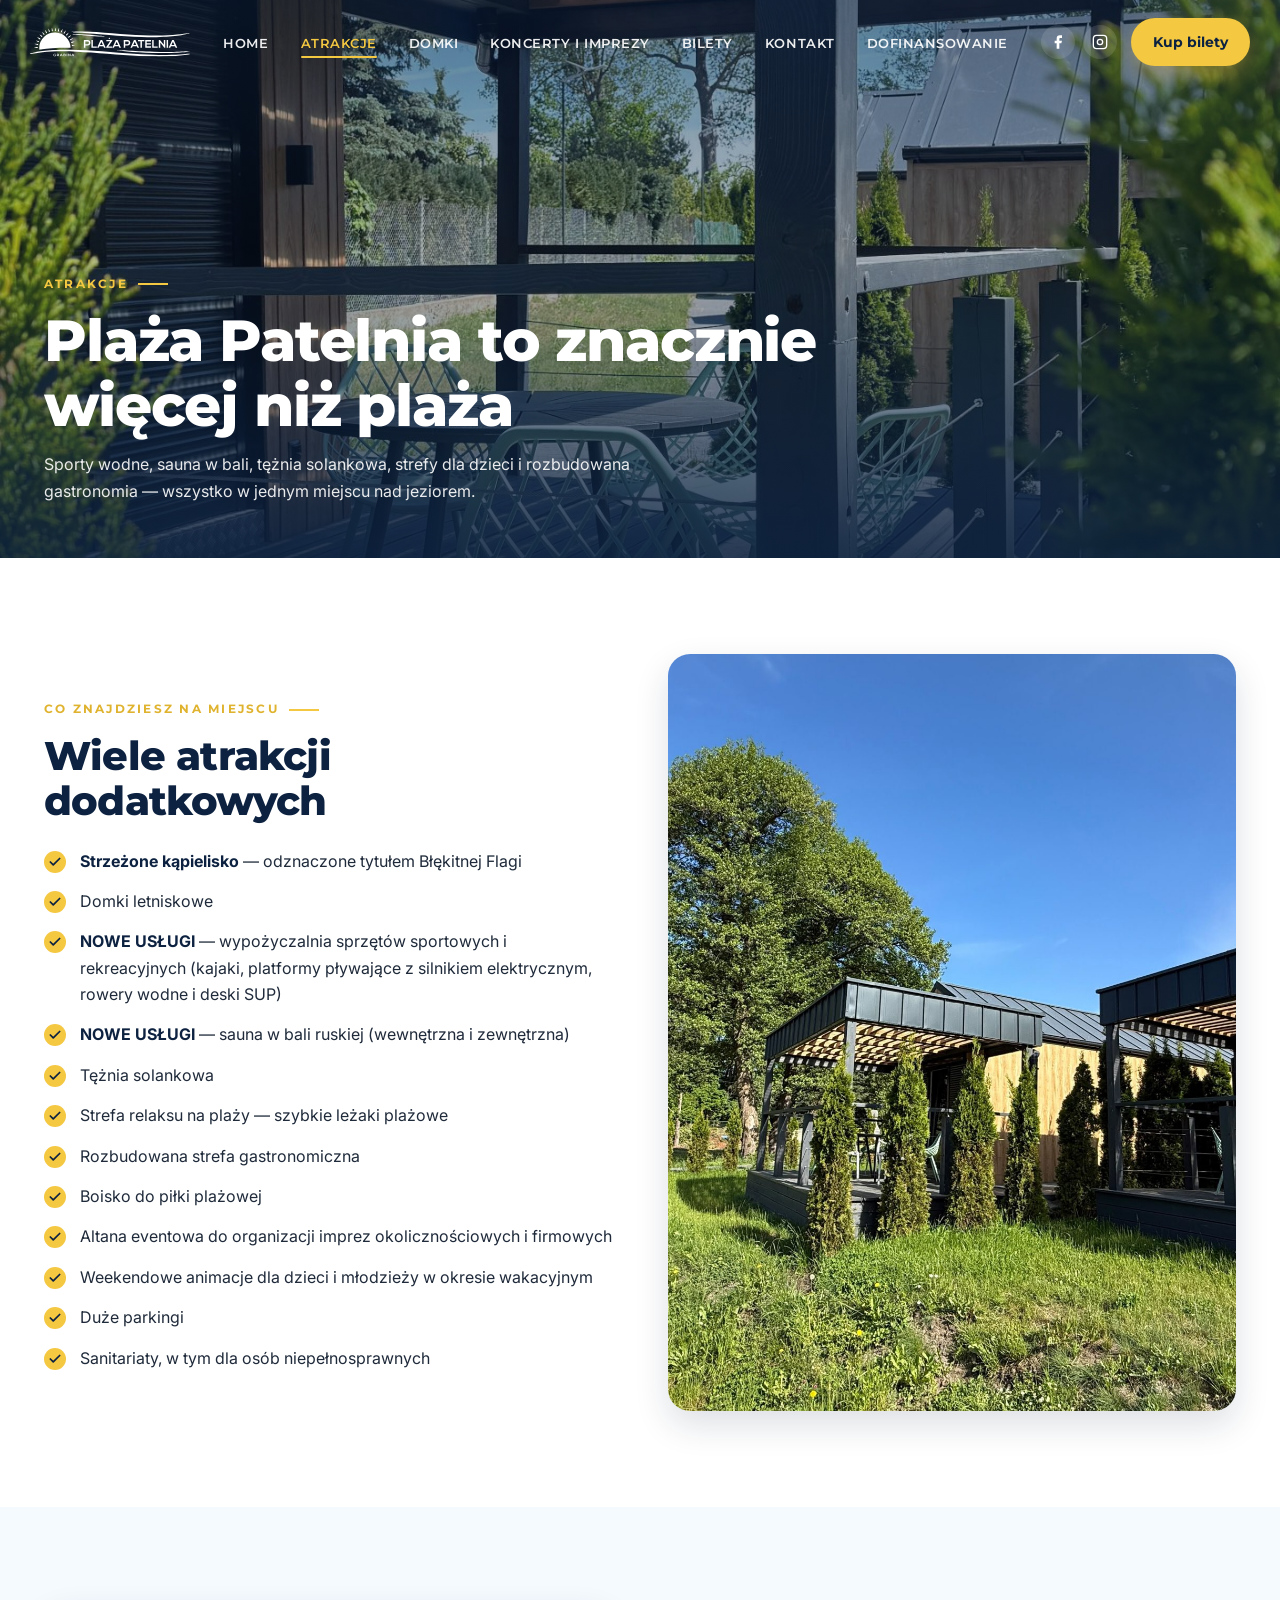
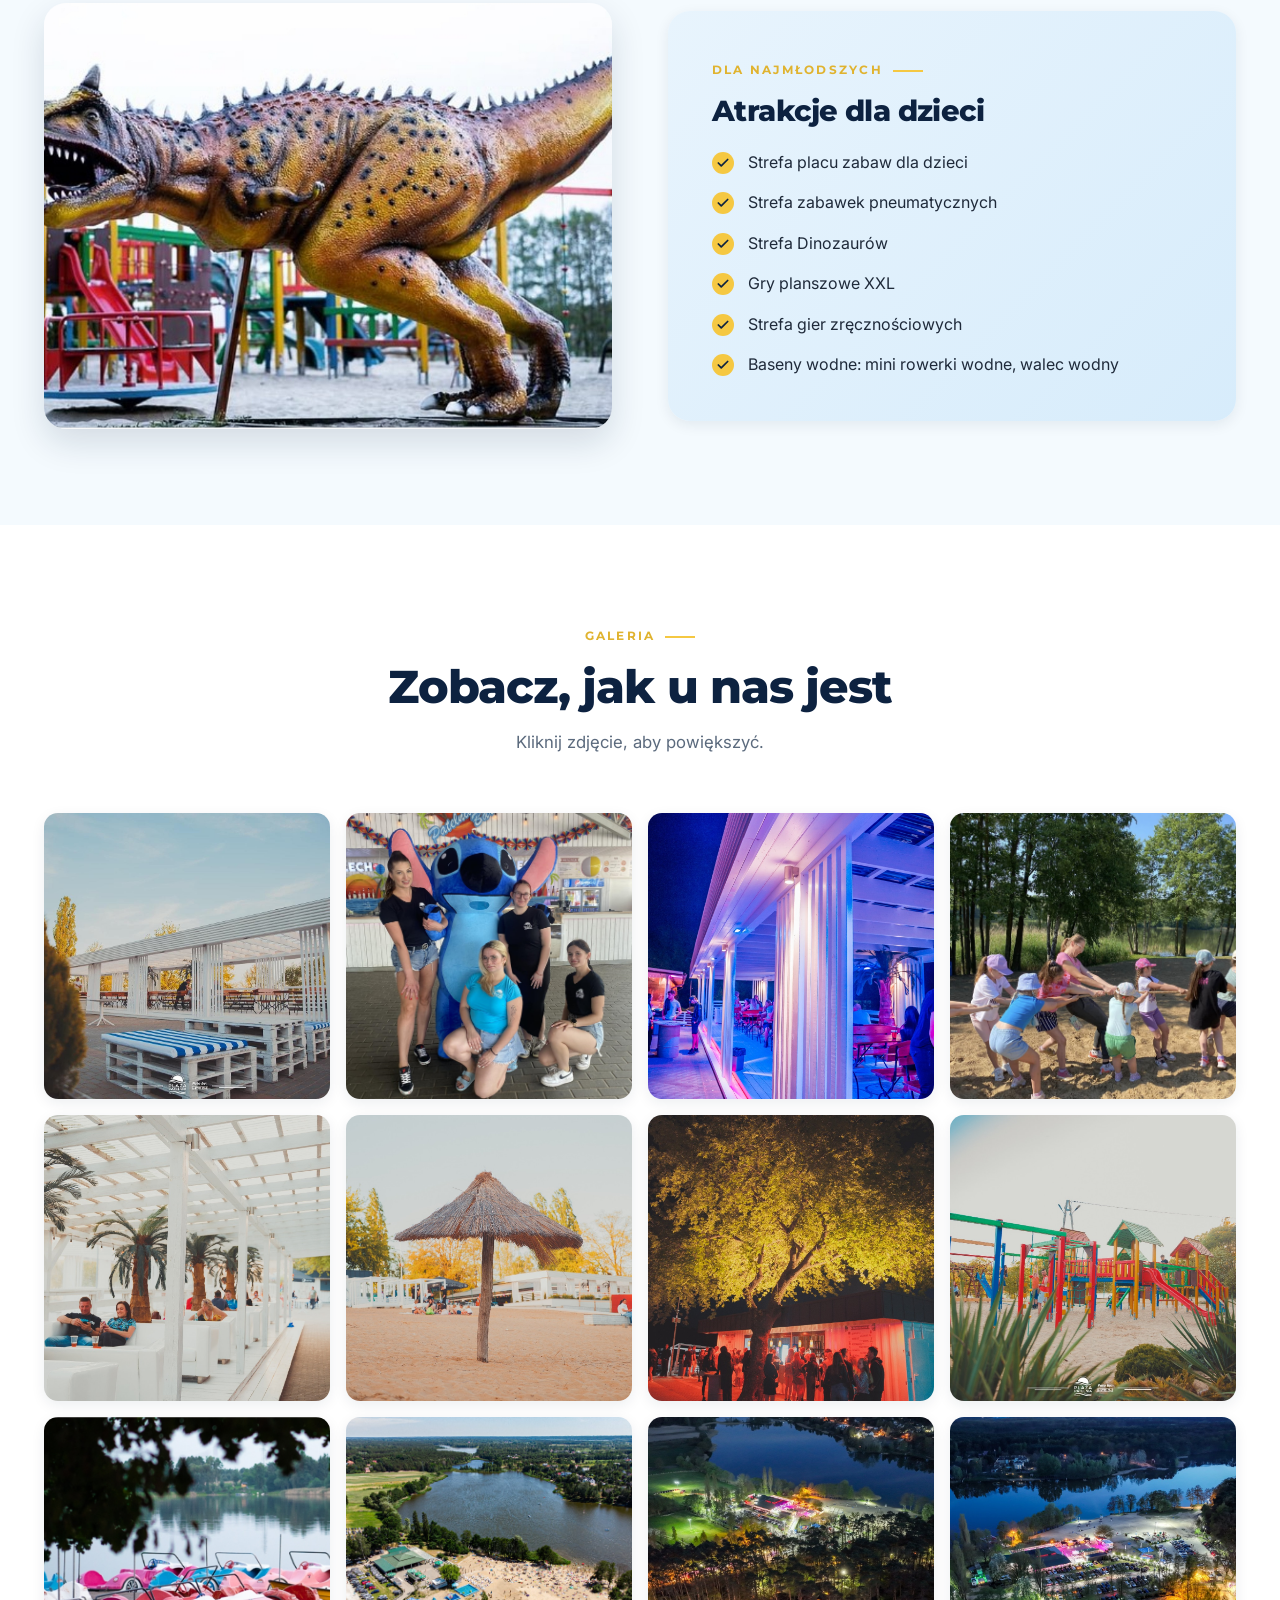
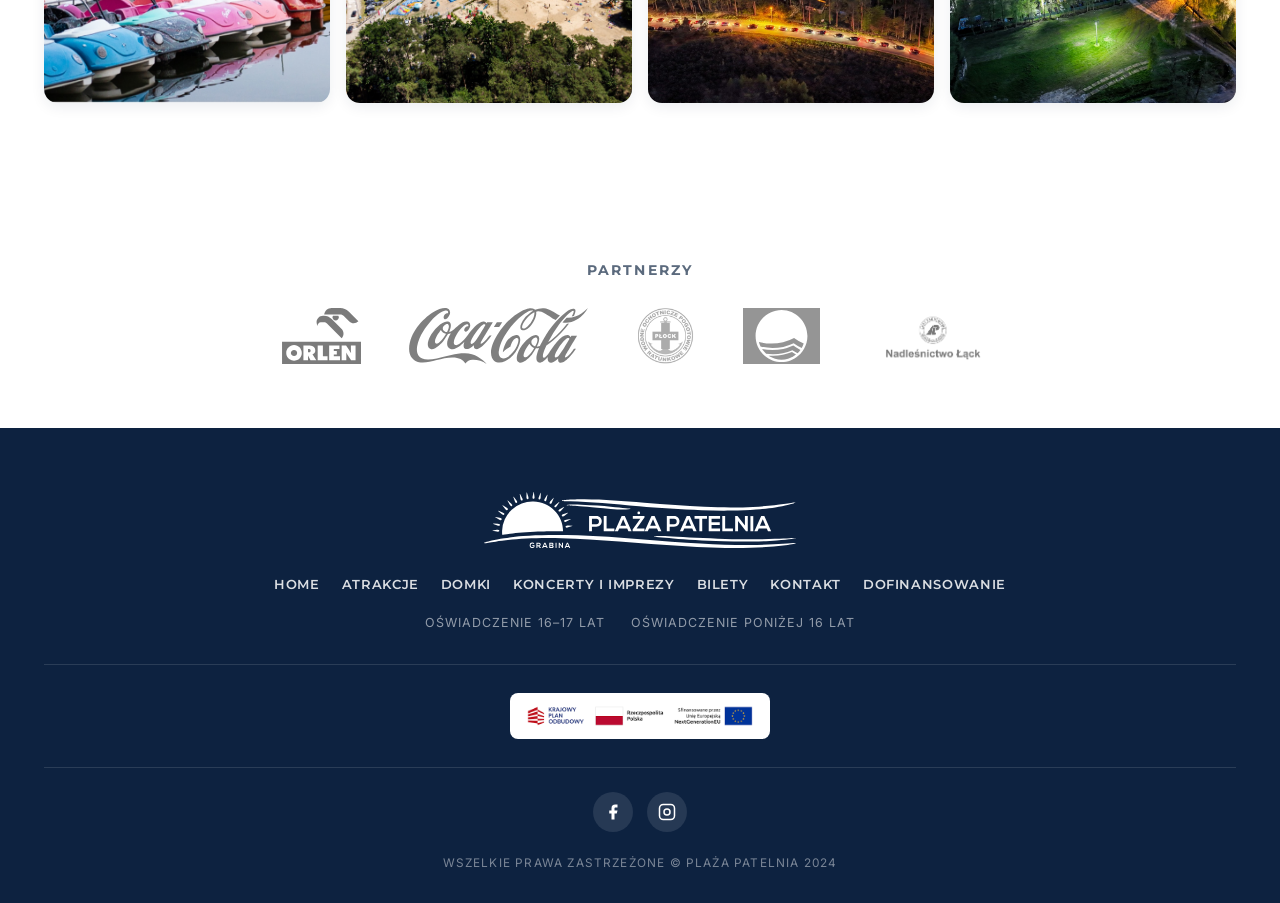
==== atrakcje.html @ 2e5ac551 "Plaza Patelnia — strona ośrodka (7 podstron, wideo, plakaty, mapa z nawigacją) Co-Authored-By: Claud" ====
<!DOCTYPE html>
<html lang="pl">
<head>
  <meta charset="UTF-8" />
  <meta name="viewport" content="width=device-width, initial-scale=1.0" />
  <title>Atrakcje — Plaża Patelnia | Grabina k. Płocka</title>
  <meta name="description" content="Strzeżone kąpielisko z Błękitną Flagą, sporty wodne, sauna, tężnia solankowa, strefa dla dzieci i gastronomia. Plaża Patelnia to znacznie więcej niż plaża." />
  <link rel="preconnect" href="https://fonts.googleapis.com" />
  <link rel="preconnect" href="https://fonts.gstatic.com" crossorigin />
  <link href="https://fonts.googleapis.com/css2?family=Montserrat:wght@600;700;800&family=Inter:wght@400;500;600;700&display=swap" rel="stylesheet" />
  <link rel="stylesheet" href="styles.css" />
</head>
<body>

  <header class="nav">
    <div class="container">
      <a href="index.html" class="nav-logo"><img src="img/logo.svg" alt="Plaża Patelnia" /></a>
      <nav><ul class="nav-links">
        <li><a href="index.html">Home</a></li>
        <li><a href="atrakcje.html" class="active">Atrakcje</a></li>
        <li><a href="domki.html">Domki</a></li>
        <li><a href="koncerty.html">Koncerty i Imprezy</a></li>
        <li><a href="bilety.html">Bilety</a></li>
        <li><a href="kontakt.html">Kontakt</a></li>
        <li><a href="dofinansowanie.html">Dofinansowanie</a></li>
      </ul></nav>
      <div class="nav-right">
        <div class="nav-social">
          <a href="https://www.facebook.com/PlazaPatelnia" target="_blank" rel="noopener" aria-label="Facebook"><svg viewBox="0 0 24 24" fill="currentColor"><path d="M18 2h-3a5 5 0 0 0-5 5v3H7v4h3v8h4v-8h3l1-4h-4V7a1 1 0 0 1 1-1h3z"/></svg></a>
          <a href="https://www.instagram.com/PlazaPatelnia/" target="_blank" rel="noopener" aria-label="Instagram"><svg viewBox="0 0 24 24" fill="none" stroke="currentColor" stroke-width="2"><rect x="2" y="2" width="20" height="20" rx="5"/><circle cx="12" cy="12" r="4"/><line x1="17.5" y1="6.5" x2="17.51" y2="6.5"/></svg></a>
        </div>
        <a href="bilety.html" class="btn btn-gold btn-sm">Kup bilety</a>
      </div>
      <button class="nav-burger" aria-label="Menu"><span></span><span></span><span></span></button>
    </div>
  </header>
  <nav class="mobile-menu">
    <a href="index.html">Home</a><a href="atrakcje.html" class="active">Atrakcje</a><a href="domki.html">Domki</a>
    <a href="koncerty.html">Koncerty i Imprezy</a><a href="bilety.html">Bilety</a><a href="kontakt.html">Kontakt</a><a href="dofinansowanie.html">Dofinansowanie</a>
  </nav>

  <!-- PAGE HERO -->
  <section class="page-hero">
    <img class="bg" src="img/hero-drone-1.jpg" alt="Plaża Patelnia z lotu ptaka" />
    <div class="ov"></div>
    <div class="container">
      <span class="eyebrow">Atrakcje</span>
      <h1>Plaża Patelnia to znacznie<br/>więcej niż plaża</h1>
      <p>Sporty wodne, sauna w bali, tężnia solankowa, strefy dla dzieci i rozbudowana gastronomia — wszystko w jednym miejscu nad jeziorem.</p>
    </div>
  </section>

  <!-- MAIN: lista + zdjęcie -->
  <section class="section">
    <div class="container">
      <div class="feature-row">
        <div class="reveal">
          <span class="eyebrow">Co znajdziesz na miejscu</span>
          <h2>Wiele atrakcji dodatkowych</h2>
          <ul class="tick-list" style="margin-top:24px;">
            <li><strong>Strzeżone kąpielisko</strong> — odznaczone tytułem Błękitnej Flagi</li>
            <li>Domki letniskowe</li>
            <li><strong>NOWE USŁUGI</strong> — wypożyczalnia sprzętów sportowych i rekreacyjnych (kajaki, platformy pływające z silnikiem elektrycznym, rowery wodne i deski SUP)</li>
            <li><strong>NOWE USŁUGI</strong> — sauna w bali ruskiej (wewnętrzna i zewnętrzna)</li>
            <li>Tężnia solankowa</li>
            <li>Strefa relaksu na plaży — szybkie leżaki plażowe</li>
            <li>Rozbudowana strefa gastronomiczna</li>
            <li>Boisko do piłki plażowej</li>
            <li>Altana eventowa do organizacji imprez okolicznościowych i firmowych</li>
            <li>Weekendowe animacje dla dzieci i młodzieży w okresie wakacyjnym</li>
            <li>Duże parkingi</li>
            <li>Sanitariaty, w tym dla osób niepełnosprawnych</li>
          </ul>
        </div>
        <div class="fr-media reveal d1" style="aspect-ratio:3/4;"><img src="img/hero-drone-2.jpg" alt="Ośrodek Plaża Patelnia" /></div>
      </div>
    </div>
  </section>

  <!-- KIDS -->
  <section class="section section--tint">
    <div class="container">
      <div class="feature-row">
        <div class="fr-media reveal"><img src="img/dino.jpg" alt="Strefa Dinozaurów dla dzieci" /></div>
        <div class="kids-card reveal d1">
          <span class="eyebrow">Dla najmłodszych</span>
          <h2>Atrakcje dla dzieci</h2>
          <ul class="tick-list">
            <li>Strefa placu zabaw dla dzieci</li>
            <li>Strefa zabawek pneumatycznych</li>
            <li>Strefa Dinozaurów</li>
            <li>Gry planszowe XXL</li>
            <li>Strefa gier zręcznościowych</li>
            <li>Baseny wodne: mini rowerki wodne, walec wodny</li>
          </ul>
        </div>
      </div>
    </div>
  </section>

  <!-- GALERIA -->
  <section class="section">
    <div class="container">
      <div class="section-head reveal">
        <span class="eyebrow">Galeria</span>
        <h2>Zobacz, jak u nas jest</h2>
        <p>Kliknij zdjęcie, aby powiększyć.</p>
      </div>
      <div class="gallery reveal" data-lightbox>
        <figure><img src="img/galeria-1.jpg" alt="Plaża Patelnia 1" loading="lazy" /></figure>
        <figure><img src="img/galeria-2.jpg" alt="Plaża Patelnia 2" loading="lazy" /></figure>
        <figure><img src="img/galeria-3.jpg" alt="Plaża Patelnia 3" loading="lazy" /></figure>
        <figure><img src="img/galeria-4.jpg" alt="Plaża Patelnia 4" loading="lazy" /></figure>
        <figure><img src="img/galeria-5.jpg" alt="Plaża Patelnia 5" loading="lazy" /></figure>
        <figure><img src="img/galeria-6.jpg" alt="Plaża Patelnia 6" loading="lazy" /></figure>
        <figure><img src="img/galeria-7.jpg" alt="Plaża Patelnia 7" loading="lazy" /></figure>
        <figure><img src="img/galeria-8.jpg" alt="Plaża Patelnia 8" loading="lazy" /></figure>
        <figure><img src="img/rowery-wodne.jpg" alt="Rowery wodne" loading="lazy" /></figure>
        <figure><img src="img/jezioro-dzien.jpg" alt="Jezioro w dzień" loading="lazy" /></figure>
        <figure><img src="img/altana.jpg" alt="Altana eventowa" loading="lazy" /></figure>
        <figure><img src="img/galeria-9.jpg" alt="Plaża Patelnia 9" loading="lazy" /></figure>
      </div>
    </div>
  </section>

  <!-- PARTNERZY -->
  <section class="partners">
    <div class="container">
      <h4>Partnerzy</h4>
      <div class="partners-row reveal">
        <img src="img/partner-orlen.svg" alt="Orlen" />
        <img src="img/partner-cocacola.svg" alt="Coca-Cola" />
        <img src="img/partner-sanepid.png" alt="PSSE Płock" />
        <img src="img/partner-flaga.svg" alt="Błękitna Flaga" />
        <img src="img/partner-nadlesnictwo.png" alt="Nadleśnictwo Łąck" />
      </div>
    </div>
  </section>

  <footer class="footer">
    <div class="container">
      <div class="footer-logo"><img src="img/logo.svg" alt="Plaża Patelnia" /></div>
      <nav class="footer-nav">
        <a href="index.html">Home</a><a href="atrakcje.html">Atrakcje</a><a href="domki.html">Domki</a>
        <a href="koncerty.html">Koncerty i Imprezy</a><a href="bilety.html">Bilety</a><a href="kontakt.html">Kontakt</a><a href="dofinansowanie.html">Dofinansowanie</a>
      </nav>
      <div class="footer-sub"><a href="dofinansowanie.html">Oświadczenie 16–17 lat</a><a href="dofinansowanie.html">Oświadczenie poniżej 16 lat</a></div>
      <div class="footer-funding"><img src="img/kpo.png" alt="KPO / Rzeczpospolita Polska / UE NextGenerationEU" /></div>
      <div class="footer-social">
        <a href="https://www.facebook.com/PlazaPatelnia" target="_blank" rel="noopener" aria-label="Facebook"><svg viewBox="0 0 24 24" fill="currentColor"><path d="M18 2h-3a5 5 0 0 0-5 5v3H7v4h3v8h4v-8h3l1-4h-4V7a1 1 0 0 1 1-1h3z"/></svg></a>
        <a href="https://www.instagram.com/PlazaPatelnia/" target="_blank" rel="noopener" aria-label="Instagram"><svg viewBox="0 0 24 24" fill="none" stroke="currentColor" stroke-width="2"><rect x="2" y="2" width="20" height="20" rx="5"/><circle cx="12" cy="12" r="4"/><line x1="17.5" y1="6.5" x2="17.51" y2="6.5"/></svg></a>
      </div>
      <p class="footer-copy">Wszelkie prawa zastrzeżone © Plaża Patelnia 2024</p>
    </div>
  </footer>

  <div class="lightbox"><button class="lb-close" aria-label="Zamknij">×</button><img src="" alt="Podgląd" /></div>
  <script src="script.js"></script>
</body>
</html>
---- styles.css ----
/* ============================================================
   PLAŻA PATELNIA — wspólny arkusz stylów
   ============================================================ */

:root {
  --navy:      #0D2240;
  --navy-700:  #16335c;
  --navy-soft: rgba(13, 34, 64, 0.92);
  --gold:      #F5C842;
  --gold-dk:   #e0b32f;
  --white:     #ffffff;
  --blue-lt:   #E8F4FD;
  --blue-lt2:  #f4fafe;
  --text:      #1f2a3a;
  --muted:     #5b6a7d;
  --line:      #e3eaf2;
  --radius:    14px;
  --radius-lg: 22px;
  --shadow-sm: 0 4px 14px rgba(13, 34, 64, 0.08);
  --shadow-md: 0 14px 34px rgba(13, 34, 64, 0.14);
  --shadow-lg: 0 26px 60px rgba(13, 34, 64, 0.22);
  --max:       1240px;
  --nav-h:     84px;
  --ease:      cubic-bezier(0.22, 1, 0.36, 1);
}

* { margin: 0; padding: 0; box-sizing: border-box; }

html { scroll-behavior: smooth; -webkit-text-size-adjust: 100%; }

body {
  font-family: 'Inter', 'Segoe UI', system-ui, sans-serif;
  color: var(--text);
  background: var(--white);
  line-height: 1.65;
  overflow-x: hidden;
}

h1, h2, h3, h4, h5 {
  font-family: 'Montserrat', 'Segoe UI', sans-serif;
  line-height: 1.12;
  color: var(--navy);
  letter-spacing: -0.02em;
}

img { max-width: 100%; display: block; }
a { color: inherit; text-decoration: none; }

.container { width: 100%; max-width: var(--max); margin: 0 auto; padding: 0 24px; }

.eyebrow {
  display: inline-block;
  font-family: 'Montserrat', sans-serif;
  font-size: 0.78rem;
  font-weight: 700;
  letter-spacing: 0.18em;
  text-transform: uppercase;
  color: var(--gold-dk);
  margin-bottom: 14px;
}
.eyebrow::after { content: ""; display: inline-block; width: 30px; height: 2px; background: var(--gold); vertical-align: middle; margin-left: 10px; }

.section { padding: 96px 0; }
.section--tint { background: var(--blue-lt2); }
.section-head { max-width: 720px; margin: 0 auto 56px; text-align: center; }
.section-head h2 { font-size: clamp(1.9rem, 4vw, 2.9rem); font-weight: 800; }
.section-head p { color: var(--muted); margin-top: 16px; font-size: 1.05rem; }

/* ---------- Buttons ---------- */
.btn {
  display: inline-flex; align-items: center; gap: 9px;
  font-family: 'Montserrat', sans-serif; font-weight: 700; font-size: 0.95rem;
  padding: 14px 26px; border-radius: 50px; cursor: pointer; border: 2px solid transparent;
  transition: transform .25s var(--ease), box-shadow .25s var(--ease), background .25s, color .25s;
  white-space: nowrap;
}
.btn svg { width: 18px; height: 18px; }
.btn-gold { background: var(--gold); color: var(--navy); box-shadow: 0 8px 22px rgba(245, 200, 66, 0.4); }
.btn-gold:hover { background: var(--gold-dk); transform: translateY(-3px); box-shadow: 0 14px 30px rgba(245, 200, 66, 0.5); }
.btn-navy { background: var(--navy); color: #fff; }
.btn-navy:hover { background: var(--navy-700); transform: translateY(-3px); box-shadow: var(--shadow-md); }
.btn-outline-white { background: rgba(255,255,255,0.06); color: #fff; border-color: rgba(255,255,255,0.85); }
.btn-outline-white:hover { background: #fff; color: var(--navy); transform: translateY(-3px); }
.btn-outline { background: transparent; color: var(--navy); border-color: var(--navy); }
.btn-outline:hover { background: var(--navy); color: #fff; transform: translateY(-3px); }
.btn-sm { padding: 11px 20px; font-size: 0.86rem; }

/* ---------- Navbar ---------- */
.nav {
  position: fixed; top: 0; left: 0; width: 100%; height: var(--nav-h); z-index: 100;
  display: flex; align-items: center;
  background: transparent; transition: background .35s var(--ease), box-shadow .35s, height .35s;
}
.nav.scrolled { background: var(--navy); box-shadow: 0 6px 24px rgba(0,0,0,0.25); height: 70px; }
.nav .container { display: flex; align-items: center; justify-content: space-between; gap: 20px; max-width: 100%; padding: 0 30px; }
.nav-logo img { height: 38px; filter: brightness(0) invert(1); transition: height .35s; }
.nav.scrolled .nav-logo img { height: 32px; }
.nav-links { display: flex; align-items: center; gap: 6px; list-style: none; }
.nav-links a {
  font-family: 'Montserrat', sans-serif; font-weight: 600; font-size: 0.82rem; letter-spacing: 0.04em;
  text-transform: uppercase; color: rgba(255,255,255,0.92); padding: 9px 13px; border-radius: 8px;
  position: relative; transition: color .2s, background .2s; white-space: nowrap;
}
.nav-links a:hover { color: #fff; background: rgba(255,255,255,0.08); }
.nav-links a.active { color: var(--gold); }
.nav-links a.active::after {
  content: ""; position: absolute; left: 13px; right: 13px; bottom: 2px; height: 2px; background: var(--gold); border-radius: 2px;
}
.nav-right { display: flex; align-items: center; gap: 14px; }
.nav-social { display: flex; gap: 8px; }
.nav-social a { width: 34px; height: 34px; display: grid; place-items: center; border-radius: 50%; background: rgba(255,255,255,0.12); color: #fff; transition: background .2s, transform .2s; }
.nav-social a:hover { background: var(--gold); color: var(--navy); transform: translateY(-2px); }
.nav-social svg { width: 16px; height: 16px; }
.nav-burger { display: none; flex-direction: column; gap: 5px; background: none; border: 0; cursor: pointer; padding: 8px; }
.nav-burger span { width: 26px; height: 2.5px; background: #fff; border-radius: 3px; transition: .3s var(--ease); }

/* mobile drawer */
.mobile-menu {
  position: fixed; inset: 0; z-index: 99; background: var(--navy);
  display: flex; flex-direction: column; justify-content: center; align-items: center; gap: 6px;
  transform: translateX(100%); transition: transform .4s var(--ease); padding-top: var(--nav-h);
}
.mobile-menu.open { transform: translateX(0); }
.mobile-menu a { font-family: 'Montserrat', sans-serif; font-weight: 700; font-size: 1.25rem; color: #fff; text-transform: uppercase; padding: 12px; }
.mobile-menu a.active { color: var(--gold); }

/* ---------- Hero (home) ---------- */
.hero { position: relative; min-height: 100vh; display: flex; align-items: center; color: #fff; overflow: hidden; }
.hero-bg { position: absolute; inset: 0; }
.hero-bg img { width: 100%; height: 100%; object-fit: cover; transform-origin: center; animation: dronezoom 30s linear infinite alternate; }
@keyframes dronezoom { from { transform: scale(1); } to { transform: scale(1.45); } }
.hero-overlay { position: absolute; inset: 0; background: linear-gradient(180deg, rgba(13,34,64,0.45) 0%, rgba(13,34,64,0.35) 38%, rgba(13,34,64,0.85) 100%); }
.hero-content { position: relative; z-index: 2; max-width: 860px; }
.hero h1 { color: #fff; font-size: clamp(2.4rem, 6vw, 4.6rem); font-weight: 800; line-height: 1.05; text-shadow: 0 4px 30px rgba(0,0,0,0.4); }
.hero h1 .gold { color: var(--gold); }
.hero-sub { font-size: clamp(1rem, 2vw, 1.3rem); color: rgba(255,255,255,0.92); margin: 22px 0 34px; max-width: 620px; }
.hero-cta { display: flex; flex-wrap: wrap; gap: 16px; }
.scroll-ind { position: absolute; bottom: 26px; left: 50%; transform: translateX(-50%); z-index: 2; color: rgba(255,255,255,0.8); display: grid; place-items: center; gap: 6px; font-size: 0.72rem; letter-spacing: 0.2em; text-transform: uppercase; }
.scroll-ind svg { width: 22px; height: 22px; animation: bob 1.8s infinite; }
@keyframes bob { 0%,100% { transform: translateY(0); } 50% { transform: translateY(8px); } }

/* ---------- Page hero (inner pages) ---------- */
.page-hero { position: relative; min-height: 62vh; display: flex; align-items: flex-end; color: #fff; overflow: hidden; }
.page-hero img.bg, .page-hero video.bg { position: absolute; inset: 0; width: 100%; height: 100%; object-fit: cover; }
.page-hero .ov { position: absolute; inset: 0; background: linear-gradient(180deg, rgba(13,34,64,0.55) 0%, rgba(13,34,64,0.3) 45%, rgba(13,34,64,0.88) 100%); }
.page-hero .container { position: relative; z-index: 2; padding-bottom: 54px; padding-top: 120px; }
.page-hero .eyebrow { color: var(--gold); }
.page-hero h1 { color: #fff; font-size: clamp(2.2rem, 5vw, 3.6rem); font-weight: 800; }
.page-hero p { color: rgba(255,255,255,0.9); margin-top: 14px; max-width: 640px; }

/* ---------- Icon bar ---------- */
.iconbar { background: #fff; margin-top: -46px; position: relative; z-index: 5; }
.iconbar-inner { background: #fff; border-radius: var(--radius-lg); box-shadow: var(--shadow-md); padding: 22px; display: grid; grid-template-columns: repeat(6, 1fr); gap: 8px; }
.iconbar a { display: flex; flex-direction: column; align-items: center; text-align: center; gap: 10px; padding: 18px 8px; border-radius: var(--radius); transition: background .25s, transform .25s; }
.iconbar a:hover { background: var(--blue-lt); transform: translateY(-4px); }
.iconbar .ic { width: 46px; height: 46px; display: grid; place-items: center; color: var(--navy); }
.iconbar .ic svg, .iconbar .ic img { width: 40px; height: 40px; }
.iconbar span { font-family: 'Montserrat', sans-serif; font-weight: 600; font-size: 0.78rem; color: var(--navy); line-height: 1.25; }

/* ---------- Reasons cards (3 big) ---------- */
.reasons { display: grid; grid-template-columns: repeat(3, 1fr); gap: 24px; }
.reason-card { position: relative; min-height: 420px; border-radius: var(--radius-lg); overflow: hidden; display: flex; flex-direction: column; justify-content: flex-end; color: #fff; box-shadow: var(--shadow-md); }
.reason-card img, .reason-card video { position: absolute; inset: 0; width: 100%; height: 100%; object-fit: cover; }
.reason-card img { transition: transform .6s var(--ease); }
.reason-card::after { content: ""; position: absolute; inset: 0; background: linear-gradient(180deg, rgba(13,34,64,0.1) 0%, rgba(13,34,64,0.85) 100%); }
.reason-card:hover img { transform: scale(1.07); }
.reason-card video { transform: none !important; }
.reason-card .rc-body { position: relative; z-index: 2; padding: 32px; }
.reason-card .rc-ico { font-size: 1.8rem; margin-bottom: 10px; }
.reason-card h3 { color: #fff; font-size: 1.5rem; font-weight: 800; margin-bottom: 10px; }
.reason-card p { color: rgba(255,255,255,0.88); font-size: 0.95rem; margin-bottom: 18px; }

/* ---------- Event poster cards ---------- */
.events-grid { display: grid; grid-template-columns: repeat(3, 1fr); gap: 28px; }
.event-card { background: #fff; border-radius: var(--radius); overflow: hidden; box-shadow: var(--shadow-sm); border: 1px solid var(--line); transition: transform .3s var(--ease), box-shadow .3s; display: flex; flex-direction: column; }
.event-card:hover { transform: translateY(-8px); box-shadow: var(--shadow-lg); }
.poster-link { display: block; overflow: hidden; line-height: 0; }
.poster-img { width: 100%; display: block; aspect-ratio: 318 / 545; object-fit: cover; background: var(--navy); transition: transform .5s var(--ease); }
.event-card:hover .poster-img { transform: scale(1.04); }
.poster { aspect-ratio: 3/4; position: relative; display: flex; flex-direction: column; justify-content: space-between; padding: 22px; color: #fff; overflow: hidden; }
.poster::before { content: ""; position: absolute; inset: 0; background: var(--grad, linear-gradient(160deg, #1a3a6b, #0D2240)); z-index: 0; }
.poster > * { position: relative; z-index: 1; }
.poster .p-top { font-family: 'Montserrat', sans-serif; font-weight: 700; font-size: 0.72rem; letter-spacing: 0.12em; text-transform: uppercase; opacity: 0.85; }
.poster .p-name { font-family: 'Montserrat', sans-serif; font-weight: 800; font-size: 2rem; line-height: 1; text-transform: uppercase; text-shadow: 0 3px 16px rgba(0,0,0,0.35); }
.poster .p-tag { align-self: flex-start; background: var(--gold); color: var(--navy); font-family: 'Montserrat',sans-serif; font-weight: 800; font-size: 0.78rem; padding: 5px 12px; border-radius: 50px; }
.event-card .ec-body { padding: 20px 22px 24px; text-align: center; }
.event-card .ec-date { font-family: 'Montserrat', sans-serif; font-weight: 800; font-size: 1.3rem; color: var(--navy); }
.event-card .ec-day { color: var(--muted); font-size: 0.85rem; margin-bottom: 16px; }

/* ---------- Alternating feature row ---------- */
.feature-row { display: grid; grid-template-columns: 1fr 1fr; gap: 56px; align-items: center; }
.feature-row.rev .fr-media { order: 2; }
.fr-media { border-radius: var(--radius-lg); overflow: hidden; box-shadow: var(--shadow-md); aspect-ratio: 4/3; }
.fr-media img, .fr-media video { width: 100%; height: 100%; object-fit: cover; display: block; }
.fr-media img { transition: transform .6s var(--ease); }
.fr-media:hover img { transform: scale(1.05); }
.fr-media video { transform: none !important; }
.feature-row h2 { font-size: clamp(1.7rem, 3.5vw, 2.5rem); font-weight: 800; margin-bottom: 18px; }
.feature-row p { color: var(--muted); margin-bottom: 16px; }
.fr-cta { display: flex; flex-wrap: wrap; gap: 14px; margin-top: 26px; }

/* ---------- Attractions grid ---------- */
.attr-grid { display: grid; grid-template-columns: repeat(3, 1fr); gap: 22px; }
.attr-card { background: #fff; border: 1px solid var(--line); border-radius: var(--radius); padding: 30px 26px; box-shadow: var(--shadow-sm); transition: transform .3s var(--ease), box-shadow .3s, border-color .3s; }
.attr-card:hover { transform: translateY(-6px); box-shadow: var(--shadow-md); border-color: transparent; }
.attr-card .ac-ico { width: 56px; height: 56px; border-radius: 14px; background: var(--blue-lt); display: grid; place-items: center; font-size: 1.5rem; margin-bottom: 18px; }
.attr-card h3 { font-size: 1.15rem; font-weight: 700; margin-bottom: 8px; }
.attr-card p { color: var(--muted); font-size: 0.92rem; }

/* ---------- Bullet list (atrakcje page) ---------- */
.tick-list { list-style: none; display: grid; gap: 14px; }
.tick-list li { position: relative; padding-left: 36px; color: var(--text); }
.tick-list li::before { content: ""; position: absolute; left: 0; top: 3px; width: 22px; height: 22px; border-radius: 50%; background: var(--gold); background-image: url("data:image/svg+xml,%3Csvg xmlns='http://www.w3.org/2000/svg' width='14' height='14' viewBox='0 0 24 24' fill='none' stroke='%230D2240' stroke-width='3' stroke-linecap='round' stroke-linejoin='round'%3E%3Cpolyline points='20 6 9 17 4 12'/%3E%3C/svg%3E"); background-repeat: no-repeat; background-position: center; }
.tick-list li strong { color: var(--navy); }

/* highlighted kids card */
.kids-card { background: linear-gradient(135deg, var(--blue-lt), #d7ecfb); border-radius: var(--radius-lg); padding: 44px; box-shadow: var(--shadow-sm); }
.kids-card h2 { font-size: 1.8rem; margin-bottom: 22px; }

/* ---------- Price cards ---------- */
.price-list { display: grid; gap: 16px; max-width: 860px; }
.price-row { display: flex; align-items: center; justify-content: space-between; gap: 20px; background: #fff; border: 1px solid var(--line); border-left: 5px solid var(--gold); border-radius: var(--radius); padding: 22px 28px; box-shadow: var(--shadow-sm); transition: transform .25s var(--ease), box-shadow .25s; }
.price-row:hover { transform: translateX(4px); box-shadow: var(--shadow-md); }
.price-row .pr-info strong { font-family: 'Montserrat', sans-serif; font-size: 1.05rem; color: var(--navy); display: block; }
.price-row .pr-info span { color: var(--muted); font-size: 0.9rem; }
.price-row .pr-amount { font-family: 'Montserrat', sans-serif; font-weight: 800; font-size: 1.7rem; color: var(--navy); white-space: nowrap; }
.price-row .pr-amount small { font-size: 0.8rem; color: var(--muted); font-weight: 600; }

/* ---------- Gallery ---------- */
.gallery { display: grid; grid-template-columns: repeat(4, 1fr); gap: 16px; }
.gallery.cols3 { grid-template-columns: repeat(3, 1fr); }
.gallery figure { margin: 0; border-radius: var(--radius); overflow: hidden; aspect-ratio: 1/1; cursor: pointer; box-shadow: var(--shadow-sm); }
.gallery img { width: 100%; height: 100%; object-fit: cover; transition: transform .5s var(--ease); }
.gallery figure:hover img { transform: scale(1.08); }

/* lightbox */
.lightbox { position: fixed; inset: 0; z-index: 200; background: rgba(8, 20, 38, 0.94); display: none; align-items: center; justify-content: center; padding: 30px; }
.lightbox.open { display: flex; }
.lightbox img { max-width: 92vw; max-height: 88vh; border-radius: 10px; box-shadow: var(--shadow-lg); }
.lightbox .lb-close { position: absolute; top: 26px; right: 32px; color: #fff; font-size: 2.4rem; line-height: 1; cursor: pointer; background: none; border: 0; }

/* ---------- Contact ---------- */
.contact-dark { background: var(--navy); color: #fff; }
.contact-dark h2, .contact-dark h3 { color: #fff; }
.contact-grid { display: grid; grid-template-columns: 1fr 1.1fr; gap: 48px; align-items: start; }
.contact-info .ci-block { margin-bottom: 26px; }
.contact-info .ci-label { font-family: 'Montserrat', sans-serif; font-weight: 700; font-size: 0.78rem; letter-spacing: 0.12em; text-transform: uppercase; color: var(--gold); margin-bottom: 6px; }
.contact-info p, .contact-info a { color: rgba(255,255,255,0.88); }
.contact-info .big { font-size: 1.25rem; font-weight: 700; color: #fff; font-family: 'Montserrat', sans-serif; }
.hours-grid { display: grid; grid-template-columns: auto 1fr; gap: 4px 18px; color: rgba(255,255,255,0.88); font-size: 0.95rem; }
.hours-grid b { color: #fff; font-weight: 600; }
.map-embed { border-radius: var(--radius-lg); overflow: hidden; box-shadow: var(--shadow-lg); min-height: 420px; height: 100%; }
.map-embed iframe { width: 100%; height: 100%; min-height: 420px; border: 0; display: block; }

/* contact light variant (used on subpages footer-contact) */
.contact-light { background: var(--blue-lt2); }

/* ---------- Nowoczesna mapa + kalkulator dojazdu ---------- */
.map-modern { background: #fff; border-radius: var(--radius-lg); overflow: hidden; box-shadow: var(--shadow-lg); }
.map-modern .map-frame { position: relative; aspect-ratio: 16/11; }
.map-modern iframe { width: 100%; height: 100%; border: 0; display: block; }
.map-modern .map-frame .map-badge {
  position: absolute; top: 16px; left: 16px; z-index: 2; display: flex; align-items: center; gap: 8px;
  background: #fff; border-radius: 50px; padding: 8px 16px 8px 12px; box-shadow: var(--shadow-md);
  font-family: 'Montserrat', sans-serif; font-weight: 700; font-size: 0.85rem; color: var(--navy);
}
.map-modern .map-frame .map-badge svg { width: 18px; height: 18px; color: var(--gold-dk); }
.map-panel { padding: 24px 26px 28px; }
.map-panel h3 { color: var(--navy); font-size: 1.2rem; font-weight: 800; display: flex; align-items: center; gap: 9px; }
.map-panel h3 svg { width: 20px; height: 20px; color: var(--gold-dk); }
.map-panel .mp-addr { color: var(--muted); font-size: 0.92rem; margin: 4px 0 18px; }
.route-form { display: flex; gap: 10px; flex-wrap: wrap; }
.route-form input {
  flex: 1; min-width: 200px; padding: 13px 18px; border: 1.5px solid var(--line); border-radius: 50px;
  font: inherit; font-size: 0.95rem; color: var(--text); transition: border-color .2s, box-shadow .2s;
}
.route-form input::placeholder { color: #9aa7b6; }
.route-form input:focus { outline: none; border-color: var(--gold); box-shadow: 0 0 0 4px rgba(245,200,66,0.18); }
.route-quick { display: flex; align-items: center; gap: 8px; flex-wrap: wrap; margin-top: 16px; color: var(--muted); font-size: 0.85rem; }
.route-quick .rq-label { font-weight: 600; }
.route-quick button {
  background: var(--blue-lt); border: 0; border-radius: 50px; padding: 7px 15px; cursor: pointer;
  font-family: 'Montserrat', sans-serif; font-size: 0.82rem; font-weight: 600; color: var(--navy); transition: background .2s, transform .2s;
}
.route-quick button:hover { background: var(--gold); transform: translateY(-1px); }
.route-result {
  display: none; margin-top: 16px; padding: 14px 18px; border-radius: var(--radius); background: var(--blue-lt);
  color: var(--navy); font-size: 0.9rem; line-height: 1.5;
}
.route-result.show { display: block; }
.route-result a { color: var(--gold-dk); font-weight: 700; }
.map-actions { display: flex; gap: 12px; flex-wrap: wrap; margin-top: 18px; }

/* ---------- Karty informacyjne (godziny / kąpielisko / parking) ---------- */
.info-cards { display: grid; grid-template-columns: repeat(3, 1fr); gap: 20px; margin-top: 44px; }
.info-card {
  background: rgba(255,255,255,0.05); border: 1px solid rgba(255,255,255,0.12); border-radius: var(--radius);
  padding: 28px 26px; transition: transform .3s var(--ease), background .3s, border-color .3s;
}
.info-card:hover { transform: translateY(-5px); background: rgba(255,255,255,0.08); border-color: rgba(245,200,66,0.4); }
.info-card .ic-head { display: flex; align-items: center; gap: 12px; margin-bottom: 8px; }
.info-card .ic-ico { width: 44px; height: 44px; border-radius: 12px; background: rgba(245,200,66,0.16); display: grid; place-items: center; color: var(--gold); flex-shrink: 0; }
.info-card .ic-ico svg { width: 22px; height: 22px; }
.info-card h3 { color: #fff; font-size: 1.05rem; font-weight: 700; }
.info-card .ic-season {
  display: inline-block; font-size: 0.74rem; font-weight: 700; letter-spacing: 0.04em; text-transform: uppercase;
  color: var(--gold); background: rgba(245,200,66,0.12); padding: 4px 11px; border-radius: 50px; margin-bottom: 18px;
}
.info-rows { display: flex; flex-direction: column; }
.info-rows .ir {
  display: flex; align-items: baseline; justify-content: space-between; gap: 14px;
  padding: 9px 0; border-bottom: 1px solid rgba(255,255,255,0.08);
}
.info-rows .ir:last-child { border-bottom: 0; }
.info-rows .ir .k { color: rgba(255,255,255,0.72); font-size: 0.9rem; }
.info-rows .ir .v { color: #fff; font-weight: 600; font-size: 0.92rem; text-align: right; white-space: nowrap; }
.info-rows .ir .v.free { color: var(--gold); }
@media (max-width: 900px) { .info-cards { grid-template-columns: 1fr; } }

/* ---------- Partners ---------- */
.partners { padding: 64px 0; background: #fff; }
.partners h4 { text-align: center; font-size: 0.85rem; letter-spacing: 0.15em; text-transform: uppercase; color: var(--muted); margin-bottom: 30px; font-weight: 700; }
.partners-row { display: flex; flex-wrap: wrap; align-items: center; justify-content: center; gap: 48px; }
.partners-row img { height: 56px; width: auto; object-fit: contain; filter: grayscale(1); opacity: 0.7; transition: filter .3s, opacity .3s, transform .3s; }
.partners-row img:hover { filter: grayscale(0); opacity: 1; transform: scale(1.05); }

/* ---------- Footer ---------- */
.footer { background: var(--navy); color: rgba(255,255,255,0.8); padding: 64px 0 30px; text-align: center; }
.footer-logo img { height: 56px; filter: brightness(0) invert(1); margin: 0 auto 26px; }
.footer-nav { display: flex; flex-wrap: wrap; justify-content: center; gap: 8px 22px; margin-bottom: 18px; }
.footer-nav a { font-family: 'Montserrat', sans-serif; font-weight: 600; font-size: 0.8rem; letter-spacing: 0.05em; text-transform: uppercase; color: rgba(255,255,255,0.85); transition: color .2s; }
.footer-nav a:hover { color: var(--gold); }
.footer-sub { display: flex; flex-wrap: wrap; justify-content: center; gap: 8px 26px; margin-bottom: 30px; font-size: 0.78rem; letter-spacing: 0.08em; text-transform: uppercase; color: rgba(255,255,255,0.55); }
.footer-funding { display: flex; flex-wrap: wrap; justify-content: center; align-items: center; gap: 30px; padding: 28px 0; border-top: 1px solid rgba(255,255,255,0.12); border-bottom: 1px solid rgba(255,255,255,0.12); margin-bottom: 24px; }
.footer-funding img { height: 46px; background: #fff; padding: 8px 12px; border-radius: 8px; }
.footer-social { display: flex; justify-content: center; gap: 14px; margin-bottom: 22px; }
.footer-social a { width: 40px; height: 40px; display: grid; place-items: center; border-radius: 50%; background: rgba(255,255,255,0.1); color: #fff; transition: background .2s, transform .2s; }
.footer-social a:hover { background: var(--gold); color: var(--navy); transform: translateY(-3px); }
.footer-social svg { width: 18px; height: 18px; }
.footer-copy { font-size: 0.74rem; letter-spacing: 0.1em; text-transform: uppercase; color: rgba(255,255,255,0.45); }

/* ---------- Funding page ---------- */
.funding-cards { display: grid; grid-template-columns: repeat(3, 1fr); gap: 24px; margin-bottom: 40px; }
.funding-card { background: #fff; border: 1px solid var(--line); border-radius: var(--radius); padding: 34px; text-align: center; box-shadow: var(--shadow-sm); }
.funding-card img { height: 70px; margin: 0 auto 20px; object-fit: contain; }
.funding-card p { color: var(--muted); font-size: 0.92rem; }
.doc-links { display: flex; flex-wrap: wrap; gap: 16px; justify-content: center; }

/* ---------- Bilety legal ---------- */
.legal-box { max-width: 760px; margin: 40px auto 0; text-align: center; color: var(--muted); font-size: 0.88rem; }
.legal-box .legal-links { display: flex; flex-wrap: wrap; justify-content: center; gap: 10px 22px; margin-bottom: 18px; }
.legal-box .legal-links a { color: var(--navy); font-weight: 600; }
.legal-box .legal-links a:hover { color: var(--gold-dk); }

/* ---------- Reveal animation ---------- */
.reveal { opacity: 0; transform: translateY(34px); transition: opacity .7s var(--ease), transform .7s var(--ease); }
.reveal.in { opacity: 1; transform: none; }
.reveal.d1 { transition-delay: .1s; }
.reveal.d2 { transition-delay: .2s; }
.reveal.d3 { transition-delay: .3s; }

/* ---------- Responsive ---------- */
@media (max-width: 1024px) {
  .nav-links, .nav-social { display: none; }
  .nav-burger { display: flex; }
  .reasons, .events-grid, .attr-grid, .funding-cards { grid-template-columns: 1fr 1fr; }
  .gallery { grid-template-columns: repeat(3, 1fr); }
  .iconbar-inner { grid-template-columns: repeat(3, 1fr); }
  .contact-grid { grid-template-columns: 1fr; }
  .feature-row { gap: 36px; }
}
@media (max-width: 680px) {
  .section { padding: 64px 0; }
  .reasons, .events-grid, .attr-grid, .funding-cards { grid-template-columns: 1fr; }
  .gallery, .gallery.cols3 { grid-template-columns: repeat(2, 1fr); }
  .iconbar-inner { grid-template-columns: repeat(2, 1fr); }
  .feature-row, .feature-row.rev { grid-template-columns: 1fr; }
  .feature-row.rev .fr-media { order: 0; }
  .price-row { flex-direction: column; align-items: flex-start; gap: 10px; }
  .hero-cta { flex-direction: column; align-items: stretch; }
  .hero-cta .btn { justify-content: center; }
  .kids-card { padding: 28px; }
}
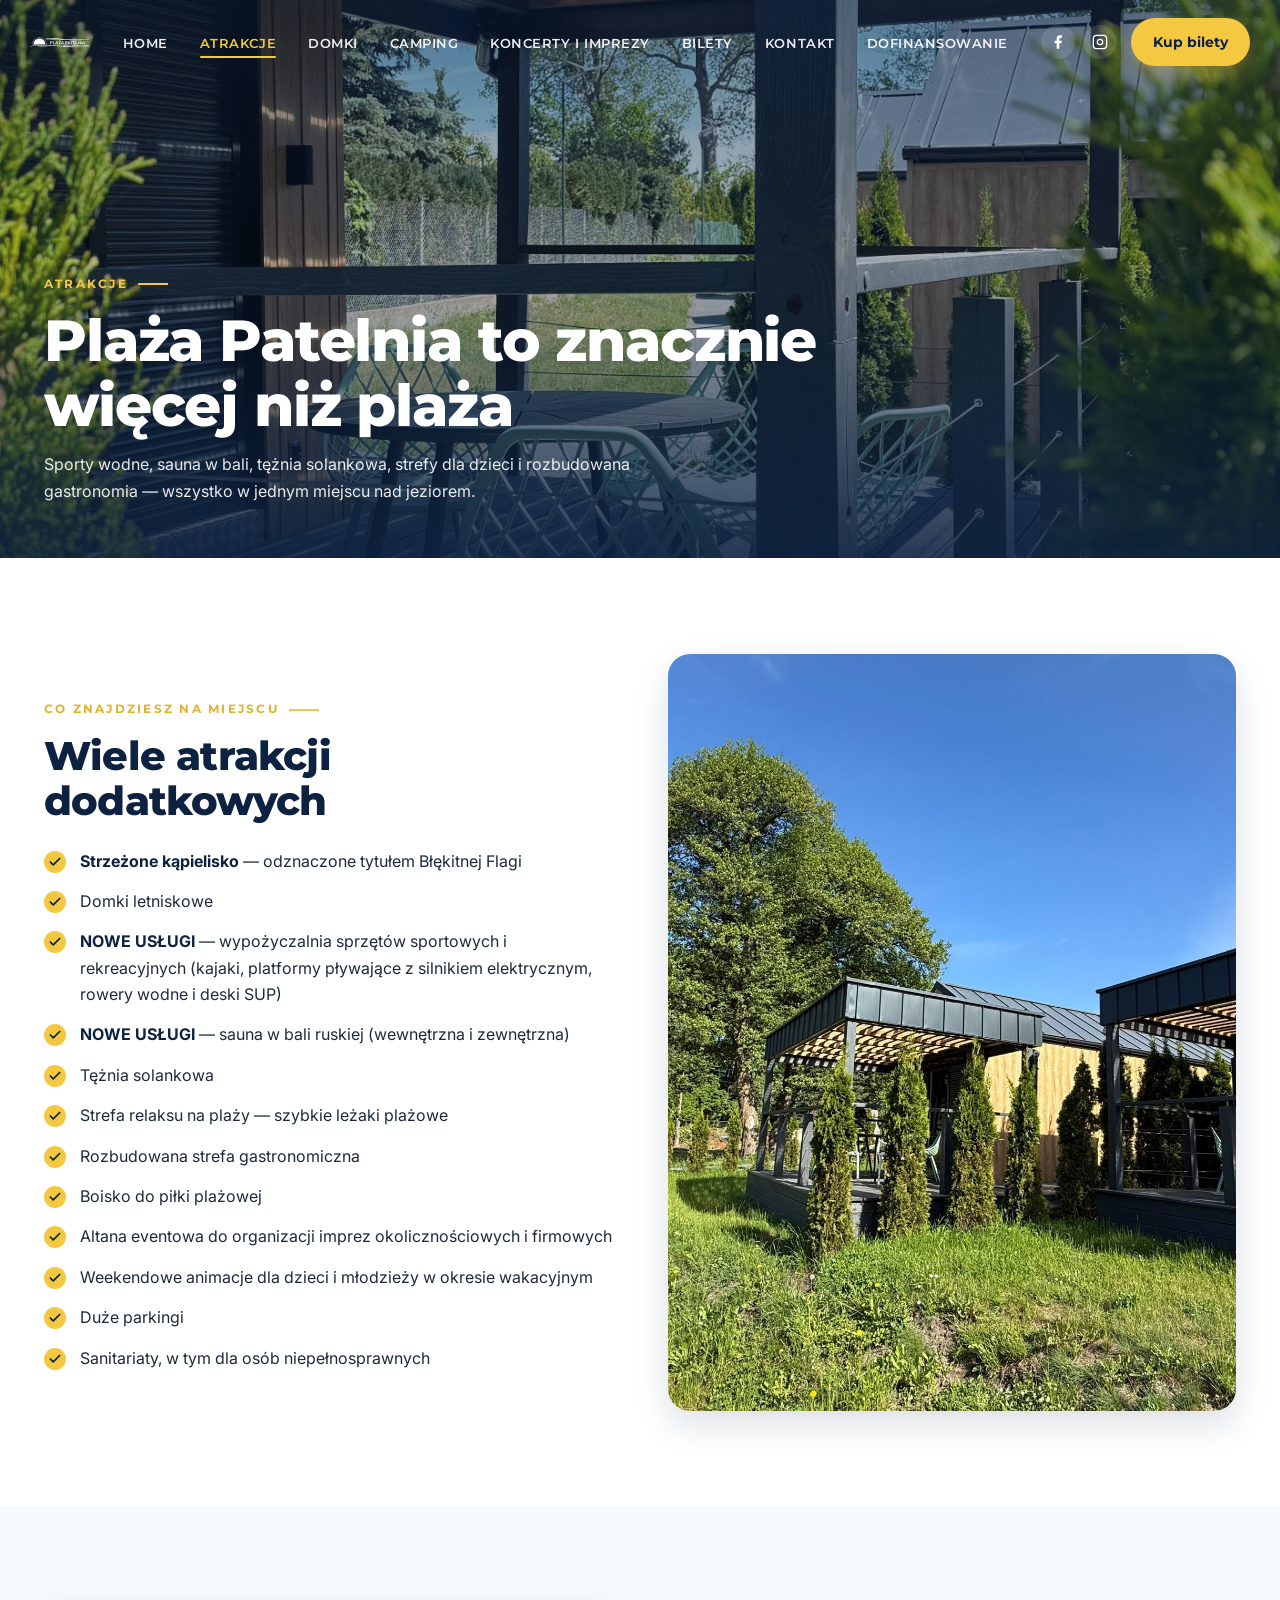
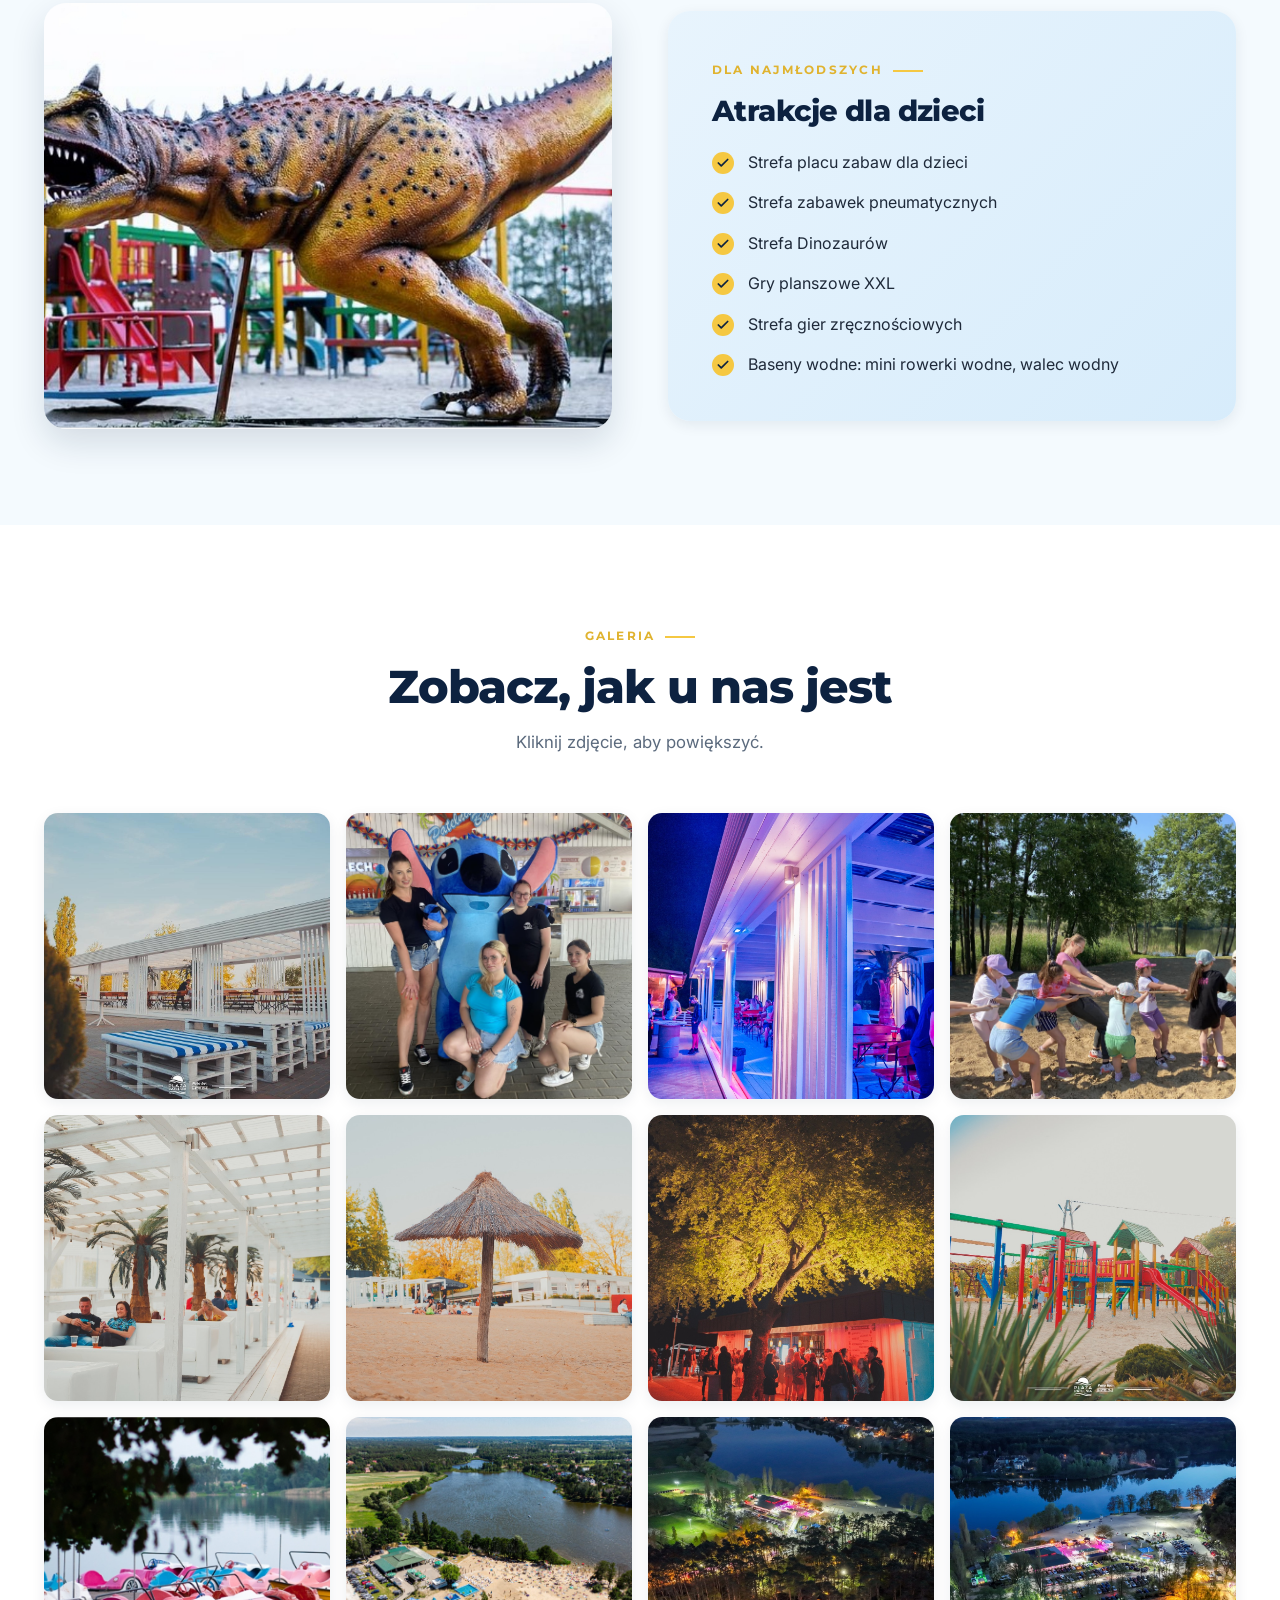
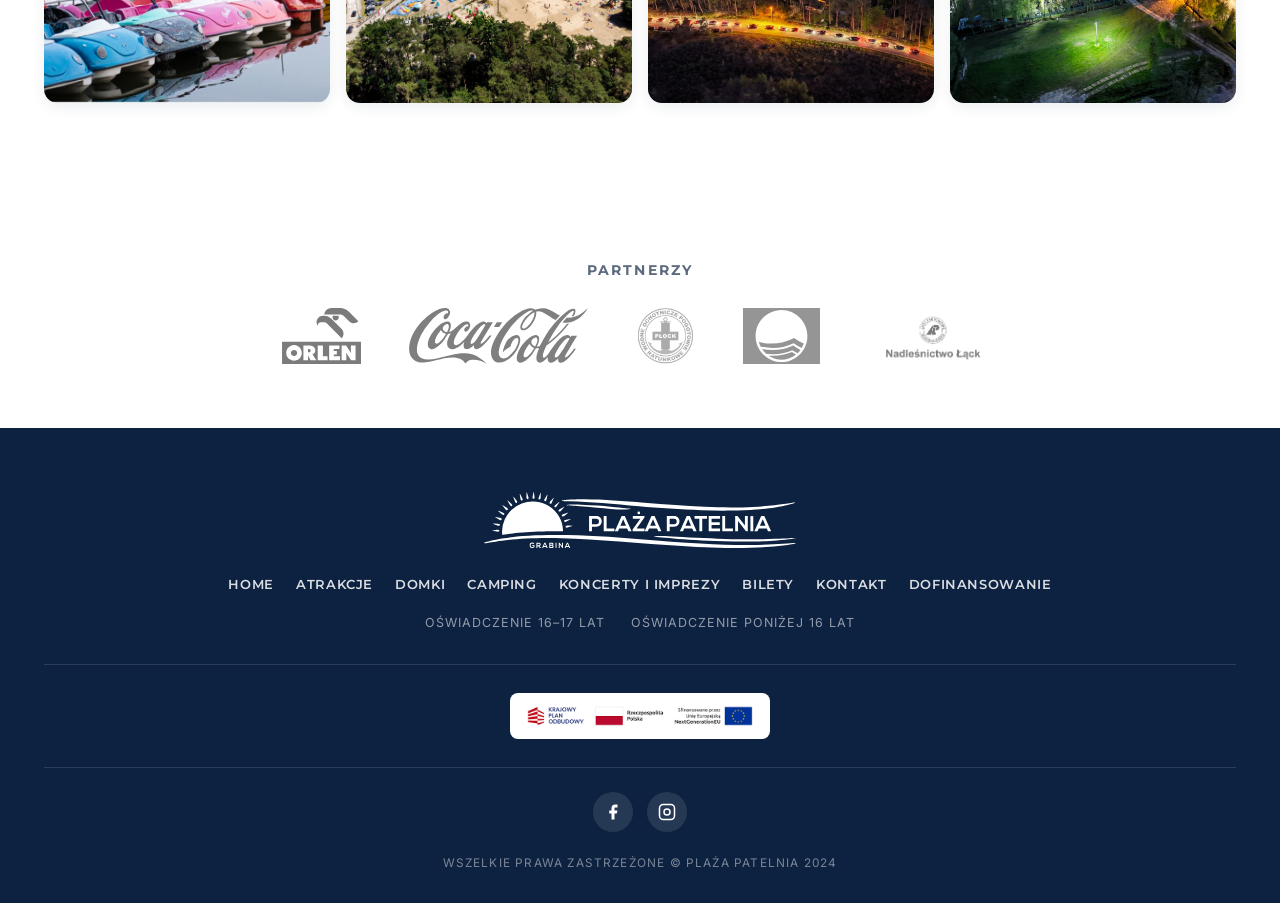
==== commit 0168903f: "Nowa zakladka Camping: kalkulator kosztow + oferty domkow + podsumowanie - camping.html: pelny cenni" ====
--- a/atrakcje.html
+++ b/atrakcje.html
@@ -19,6 +19,7 @@
         <li><a href="index.html">Home</a></li>
         <li><a href="atrakcje.html" class="active">Atrakcje</a></li>
         <li><a href="domki.html">Domki</a></li>
+        <li><a href="camping.html">Camping</a></li>
         <li><a href="koncerty.html">Koncerty i Imprezy</a></li>
         <li><a href="bilety.html">Bilety</a></li>
         <li><a href="kontakt.html">Kontakt</a></li>
@@ -36,7 +37,7 @@
   </header>
   <nav class="mobile-menu">
     <a href="index.html">Home</a><a href="atrakcje.html" class="active">Atrakcje</a><a href="domki.html">Domki</a>
-    <a href="koncerty.html">Koncerty i Imprezy</a><a href="bilety.html">Bilety</a><a href="kontakt.html">Kontakt</a><a href="dofinansowanie.html">Dofinansowanie</a>
+    <a href="camping.html">Camping</a><a href="koncerty.html">Koncerty i Imprezy</a><a href="bilety.html">Bilety</a><a href="kontakt.html">Kontakt</a><a href="dofinansowanie.html">Dofinansowanie</a>
   </nav>
 
   <!-- PAGE HERO -->
@@ -141,7 +142,7 @@
     <div class="container">
       <div class="footer-logo"><img src="img/logo.svg" alt="Plaża Patelnia" /></div>
       <nav class="footer-nav">
-        <a href="index.html">Home</a><a href="atrakcje.html">Atrakcje</a><a href="domki.html">Domki</a>
+        <a href="index.html">Home</a><a href="atrakcje.html">Atrakcje</a><a href="domki.html">Domki</a><a href="camping.html">Camping</a>
         <a href="koncerty.html">Koncerty i Imprezy</a><a href="bilety.html">Bilety</a><a href="kontakt.html">Kontakt</a><a href="dofinansowanie.html">Dofinansowanie</a>
       </nav>
       <div class="footer-sub"><a href="dofinansowanie.html">Oświadczenie 16–17 lat</a><a href="dofinansowanie.html">Oświadczenie poniżej 16 lat</a></div>
